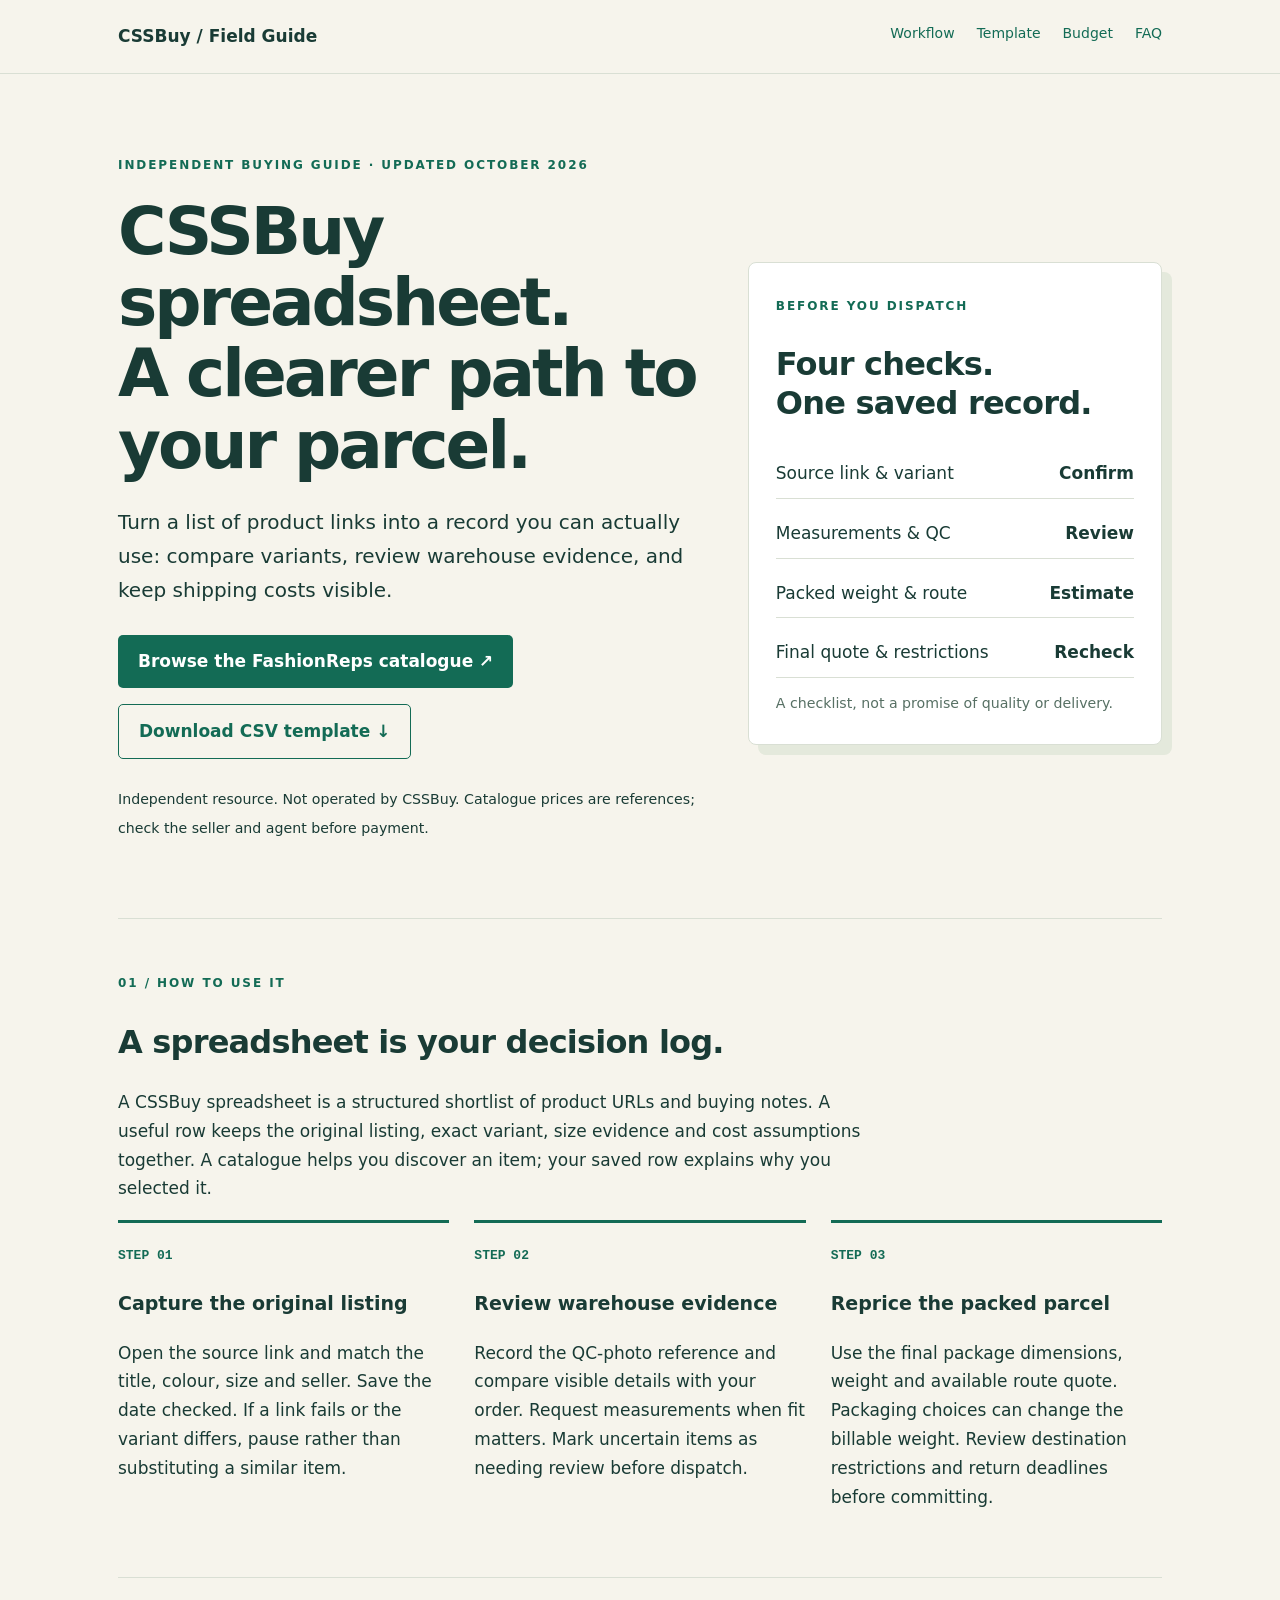
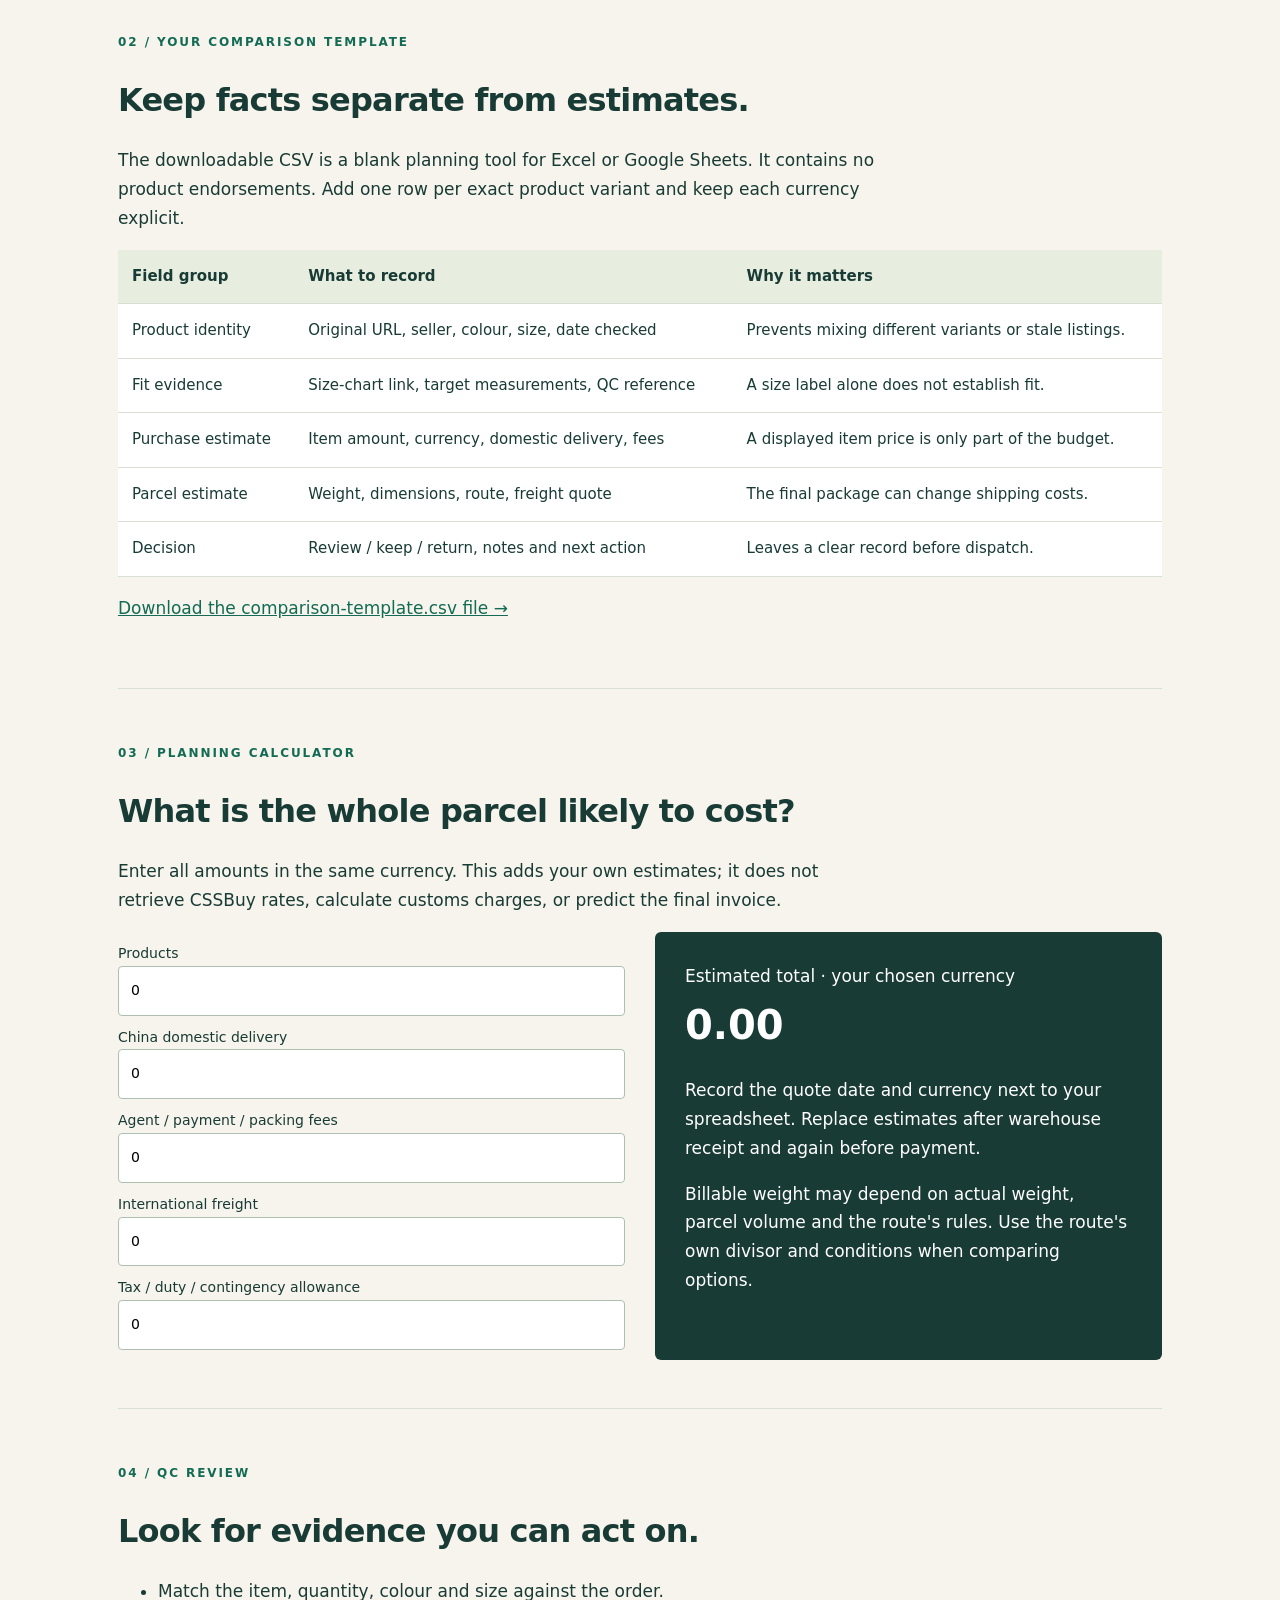
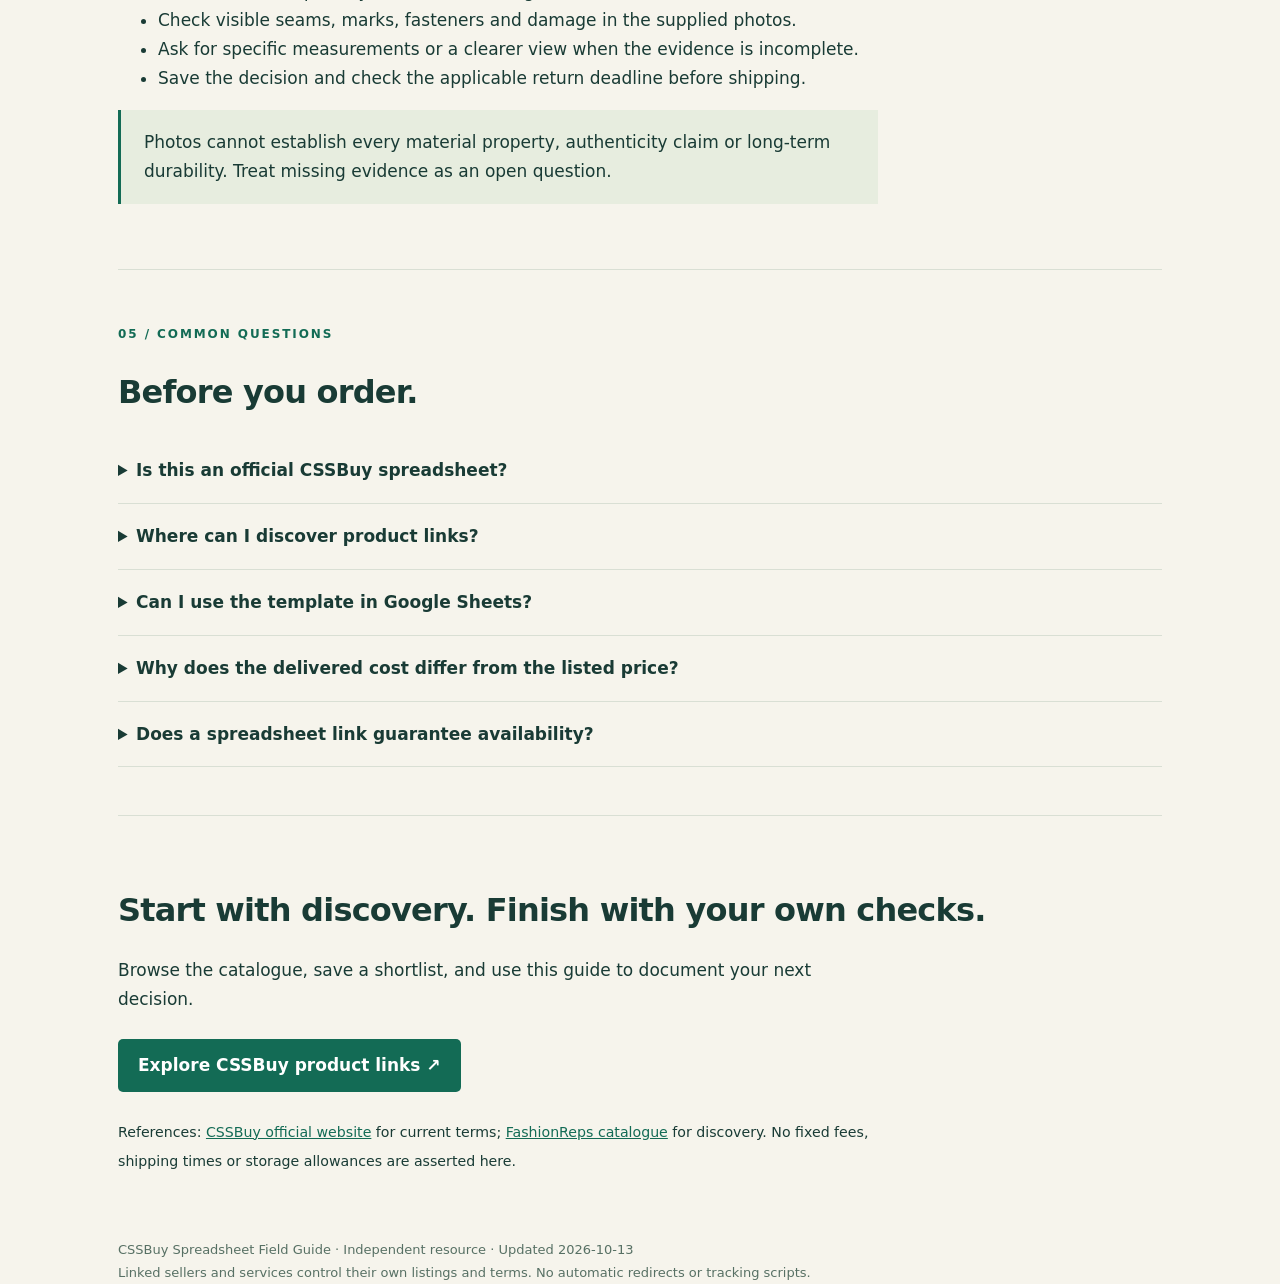
==== index.html @ ead7da7b "Publish CSSBuy guide with comparison template and budget calculator" ====
<!doctype html><html lang="en"><head><meta charset="utf-8"><meta name="viewport" content="width=device-width,initial-scale=1"><title>CSSBuy Spreadsheet — Product Checks, QC & Parcel Budget Guide</title><meta name="description" content="Use a CSSBuy spreadsheet to compare product links, record warehouse QC, and plan a parcel budget. Includes a free CSV template and practical checklist."><link rel="canonical" href="https://cssbuysheet.github.io/CSSBuy-Spreadsheet/"><meta property="og:title" content="CSSBuy Spreadsheet: From Shortlist to Parcel"><meta property="og:description" content="A practical comparison template, QC checklist and parcel budget worksheet."><meta property="og:url" content="https://cssbuysheet.github.io/CSSBuy-Spreadsheet/"><meta property="og:type" content="website"><style>:root{--ink:#193b35;--green:#136b55;--paper:#f6f4ec;--line:#d9dfd4}*{box-sizing:border-box}body{margin:0;background:var(--paper);color:var(--ink);font:17px/1.7 system-ui,sans-serif}a{color:var(--green)}.wrap{max-width:1100px;margin:auto;padding:0 28px}header{border-bottom:1px solid var(--line)}nav{display:flex;justify-content:space-between;gap:20px;padding:22px 0;flex-wrap:wrap}nav a{text-decoration:none;font-size:14px}nav div{display:flex;gap:22px;flex-wrap:wrap}.hero{padding:75px 0 60px;display:grid;grid-template-columns:1.4fr 1fr;gap:50px;align-items:center}.eyebrow{text-transform:uppercase;font-size:12px;letter-spacing:.16em;color:var(--green);font-weight:700}h1{font-size:clamp(40px,5.5vw,66px);line-height:1.08;letter-spacing:-.045em;margin:18px 0 24px}h2{font-size:32px;line-height:1.2;letter-spacing:-.025em}h3{font-size:19px}p{max-width:760px}.lead{font-size:20px}.button{display:inline-block;padding:12px 20px;background:var(--green);color:white;text-decoration:none;border-radius:5px;margin:8px 10px 8px 0;font-weight:650}.secondary{background:transparent;color:var(--green);border:1px solid var(--green)}.sheet{background:white;border:1px solid var(--line);border-radius:8px;padding:27px;box-shadow:10px 10px 0 #e4e9dc}.sheet p{margin:10px 0;border-bottom:1px solid var(--line);padding:10px 0;display:flex;justify-content:space-between;gap:18px}.sheet small{color:#577064}.section{padding:48px 0;border-top:1px solid var(--line);scroll-margin-top:20px}.grid{display:grid;grid-template-columns:repeat(3,1fr);gap:25px}.step{border-top:3px solid var(--green);padding-top:16px}.number{font:700 13px monospace;color:var(--green)}table{border-collapse:collapse;width:100%;font-size:15px;background:white}td,th{text-align:left;padding:14px;border-bottom:1px solid var(--line);vertical-align:top}th{background:#e7eddf}.table-wrap{overflow:auto}.note{padding:18px 23px;background:#e7eddf;border-left:3px solid var(--green)}.budget{display:grid;grid-template-columns:1fr 1fr;gap:30px}label{display:block;margin:10px 0;font-size:14px}input{width:100%;padding:12px;border:1px solid #aebfb2;border-radius:4px;font:inherit}output{font-size:40px;display:block;font-weight:700}.total{background:#193b35;color:white;padding:30px;border-radius:6px}details{border-bottom:1px solid var(--line);padding:18px 0}summary{cursor:pointer;font-weight:650}footer{padding:35px 0;font-size:13px;color:#577064}@media(max-width:760px){.hero,.grid,.budget{grid-template-columns:1fr}.hero{padding:40px 0;gap:30px}.wrap{padding:0 20px}h2{font-size:27px}.section{padding:35px 0}} </style></head><body><header><div class="wrap"><nav><strong>CSSBuy / Field Guide</strong><div><a href="#workflow">Workflow</a><a href="#template">Template</a><a href="#budget">Budget</a><a href="#faq">FAQ</a></div></nav></div></header><main class="wrap"><section class="hero"><div><span class="eyebrow">Independent buying guide · Updated October 2026</span><h1>CSSBuy spreadsheet.<br>A clearer path to your parcel.</h1><p class="lead">Turn a list of product links into a record you can actually use: compare variants, review warehouse evidence, and keep shipping costs visible.</p><a class="button" href="https://fashion-reps.net/cssbuy-spreadsheet">Browse the FashionReps catalogue ↗</a><a class="button secondary" href="comparison-template.csv" download>Download CSV template ↓</a><p><small>Independent resource. Not operated by CSSBuy. Catalogue prices are references; check the seller and agent before payment.</small></p></div><aside class="sheet" aria-label="Example checklist"><span class="eyebrow">Before you dispatch</span><h2>Four checks.<br>One saved record.</h2><p><span>Source link & variant</span><strong>Confirm</strong></p><p><span>Measurements & QC</span><strong>Review</strong></p><p><span>Packed weight & route</span><strong>Estimate</strong></p><p><span>Final quote & restrictions</span><strong>Recheck</strong></p><small>A checklist, not a promise of quality or delivery.</small></aside></section><section class="section" id="workflow"><span class="eyebrow">01 / How to use it</span><h2>A spreadsheet is your decision log.</h2><p>A CSSBuy spreadsheet is a structured shortlist of product URLs and buying notes. A useful row keeps the original listing, exact variant, size evidence and cost assumptions together. A catalogue helps you discover an item; your saved row explains why you selected it.</p><div class="grid"><article class="step"><span class="number">STEP 01</span><h3>Capture the original listing</h3><p>Open the source link and match the title, colour, size and seller. Save the date checked. If a link fails or the variant differs, pause rather than substituting a similar item.</p></article><article class="step"><span class="number">STEP 02</span><h3>Review warehouse evidence</h3><p>Record the QC-photo reference and compare visible details with your order. Request measurements when fit matters. Mark uncertain items as needing review before dispatch.</p></article><article class="step"><span class="number">STEP 03</span><h3>Reprice the packed parcel</h3><p>Use the final package dimensions, weight and available route quote. Packaging choices can change the billable weight. Review destination restrictions and return deadlines before committing.</p></article></div></section><section class="section" id="template"><span class="eyebrow">02 / Your comparison template</span><h2>Keep facts separate from estimates.</h2><p>The downloadable CSV is a blank planning tool for Excel or Google Sheets. It contains no product endorsements. Add one row per exact product variant and keep each currency explicit.</p><div class="table-wrap"><table><thead><tr><th>Field group</th><th>What to record</th><th>Why it matters</th></tr></thead><tbody><tr><td>Product identity</td><td>Original URL, seller, colour, size, date checked</td><td>Prevents mixing different variants or stale listings.</td></tr><tr><td>Fit evidence</td><td>Size-chart link, target measurements, QC reference</td><td>A size label alone does not establish fit.</td></tr><tr><td>Purchase estimate</td><td>Item amount, currency, domestic delivery, fees</td><td>A displayed item price is only part of the budget.</td></tr><tr><td>Parcel estimate</td><td>Weight, dimensions, route, freight quote</td><td>The final package can change shipping costs.</td></tr><tr><td>Decision</td><td>Review / keep / return, notes and next action</td><td>Leaves a clear record before dispatch.</td></tr></tbody></table></div><p><a href="comparison-template.csv" download>Download the comparison-template.csv file →</a></p></section><section class="section" id="budget"><span class="eyebrow">03 / Planning calculator</span><h2>What is the whole parcel likely to cost?</h2><p>Enter all amounts in the same currency. This adds your own estimates; it does not retrieve CSSBuy rates, calculate customs charges, or predict the final invoice.</p><div class="budget"><form id="costs"><label>Products<input name="products" type="number" min="0" step="0.01" value="0"></label><label>China domestic delivery<input name="domestic" type="number" min="0" step="0.01" value="0"></label><label>Agent / payment / packing fees<input name="fees" type="number" min="0" step="0.01" value="0"></label><label>International freight<input name="freight" type="number" min="0" step="0.01" value="0"></label><label>Tax / duty / contingency allowance<input name="extra" type="number" min="0" step="0.01" value="0"></label></form><div class="total"><span>Estimated total · your chosen currency</span><output id="total" aria-live="polite">0.00</output><p>Record the quote date and currency next to your spreadsheet. Replace estimates after warehouse receipt and again before payment.</p><p>Billable weight may depend on actual weight, parcel volume and the route's rules. Use the route's own divisor and conditions when comparing options.</p></div></div></section><section class="section"><span class="eyebrow">04 / QC review</span><h2>Look for evidence you can act on.</h2><ul><li>Match the item, quantity, colour and size against the order.</li><li>Check visible seams, marks, fasteners and damage in the supplied photos.</li><li>Ask for specific measurements or a clearer view when the evidence is incomplete.</li><li>Save the decision and check the applicable return deadline before shipping.</li></ul><p class="note">Photos cannot establish every material property, authenticity claim or long-term durability. Treat missing evidence as an open question.</p></section><section class="section" id="faq"><span class="eyebrow">05 / Common questions</span><h2>Before you order.</h2><details><summary>Is this an official CSSBuy spreadsheet?</summary><p>No. This is an independent practical guide. Confirm current service terms directly with CSSBuy.</p></details><details><summary>Where can I discover product links?</summary><p>The <a href="https://fashion-reps.net/cssbuy-spreadsheet">FashionReps CSSBuy catalogue</a> provides a starting point for browsing. Open and verify the original listing, variant and current price before purchasing. A catalogue entry is not a quality guarantee.</p></details><details><summary>Can I use the template in Google Sheets?</summary><p>Yes. Download the CSV and import it into a new sheet. Keep URLs as text, label currencies, and add your own formulas if needed.</p></details><details><summary>Why does the delivered cost differ from the listed price?</summary><p>Domestic delivery, agent or payment fees, packing, international freight and destination charges may be separate. The calculator only totals the values you supply.</p></details><details><summary>Does a spreadsheet link guarantee availability?</summary><p>No. Sellers can change variants, prices and inventory. Recheck the exact source listing and ask the agent about unsupported links before paying.</p></details></section><section class="section"><h2>Start with discovery. Finish with your own checks.</h2><p>Browse the catalogue, save a shortlist, and use this guide to document your next decision.</p><a class="button" href="https://fashion-reps.net/cssbuy-spreadsheet">Explore CSSBuy product links ↗</a><p><small>References: <a href="https://www.cssbuy.com/">CSSBuy official website</a> for current terms; <a href="https://fashion-reps.net/cssbuy-spreadsheet">FashionReps catalogue</a> for discovery. No fixed fees, shipping times or storage allowances are asserted here.</small></p></section></main><footer class="wrap">CSSBuy Spreadsheet Field Guide · Independent resource · Updated 2026-10-13<br>Linked sellers and services control their own listings and terms. No automatic redirects or tracking scripts.</footer><script>const f=document.querySelector('#costs');function sum(){document.querySelector('#total').textContent=[...f.querySelectorAll('input')].reduce((a,e)=>a+Math.max(0,Number(e.value)||0),0).toFixed(2)}f.addEventListener('input',sum);f.addEventListener('submit',e=>e.preventDefault());sum();</script></body></html>
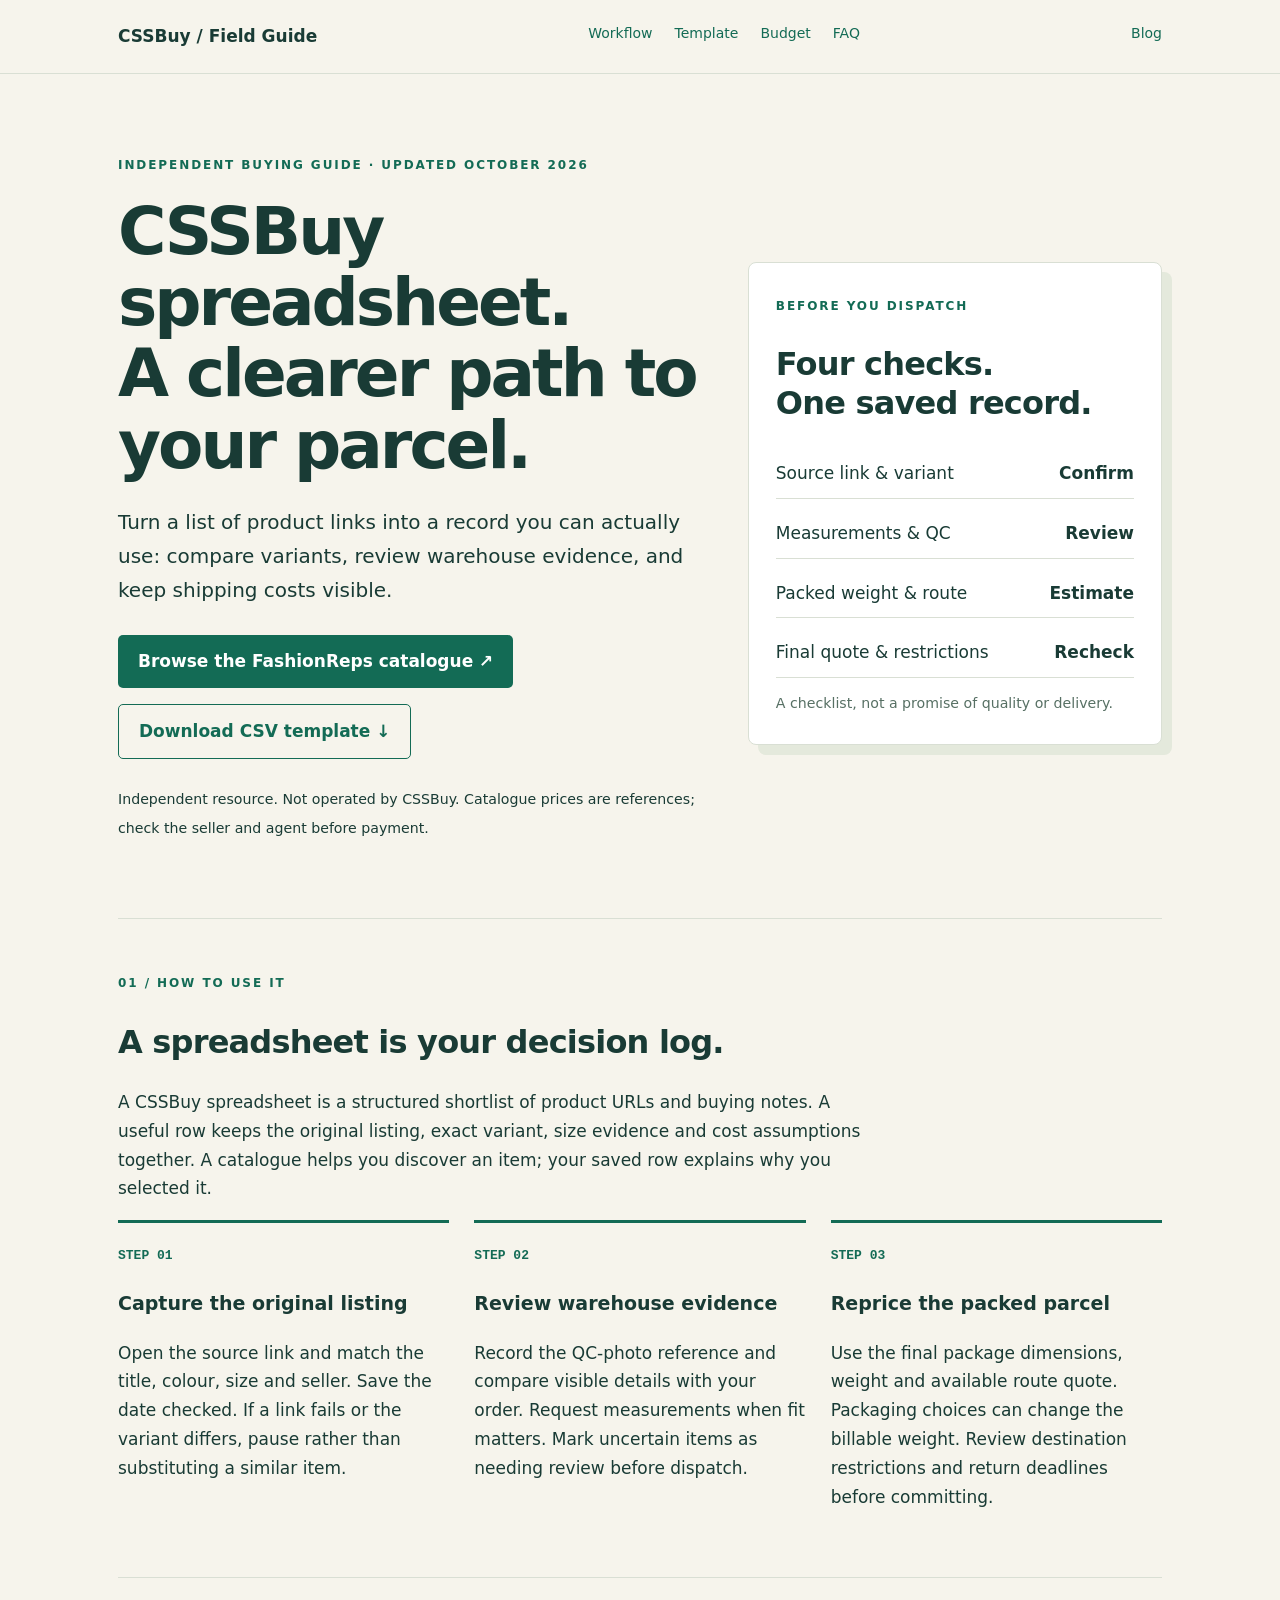
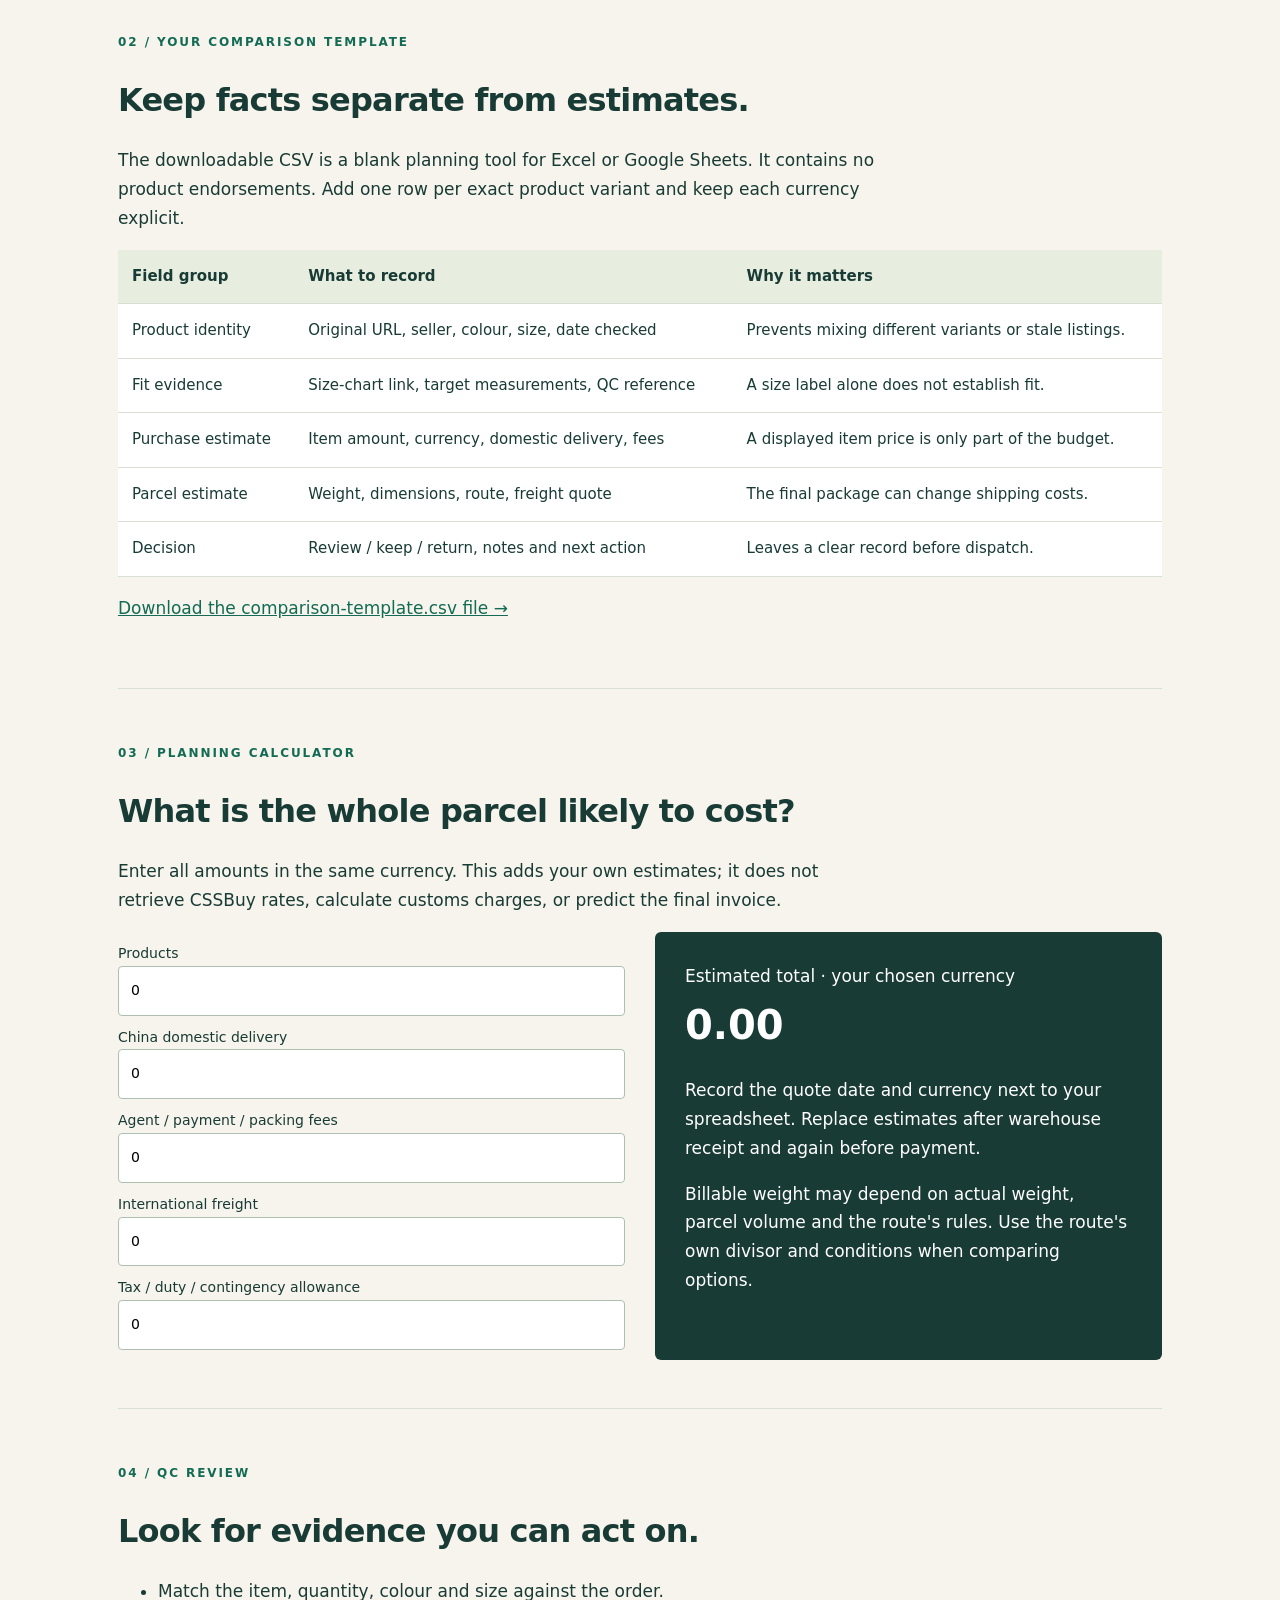
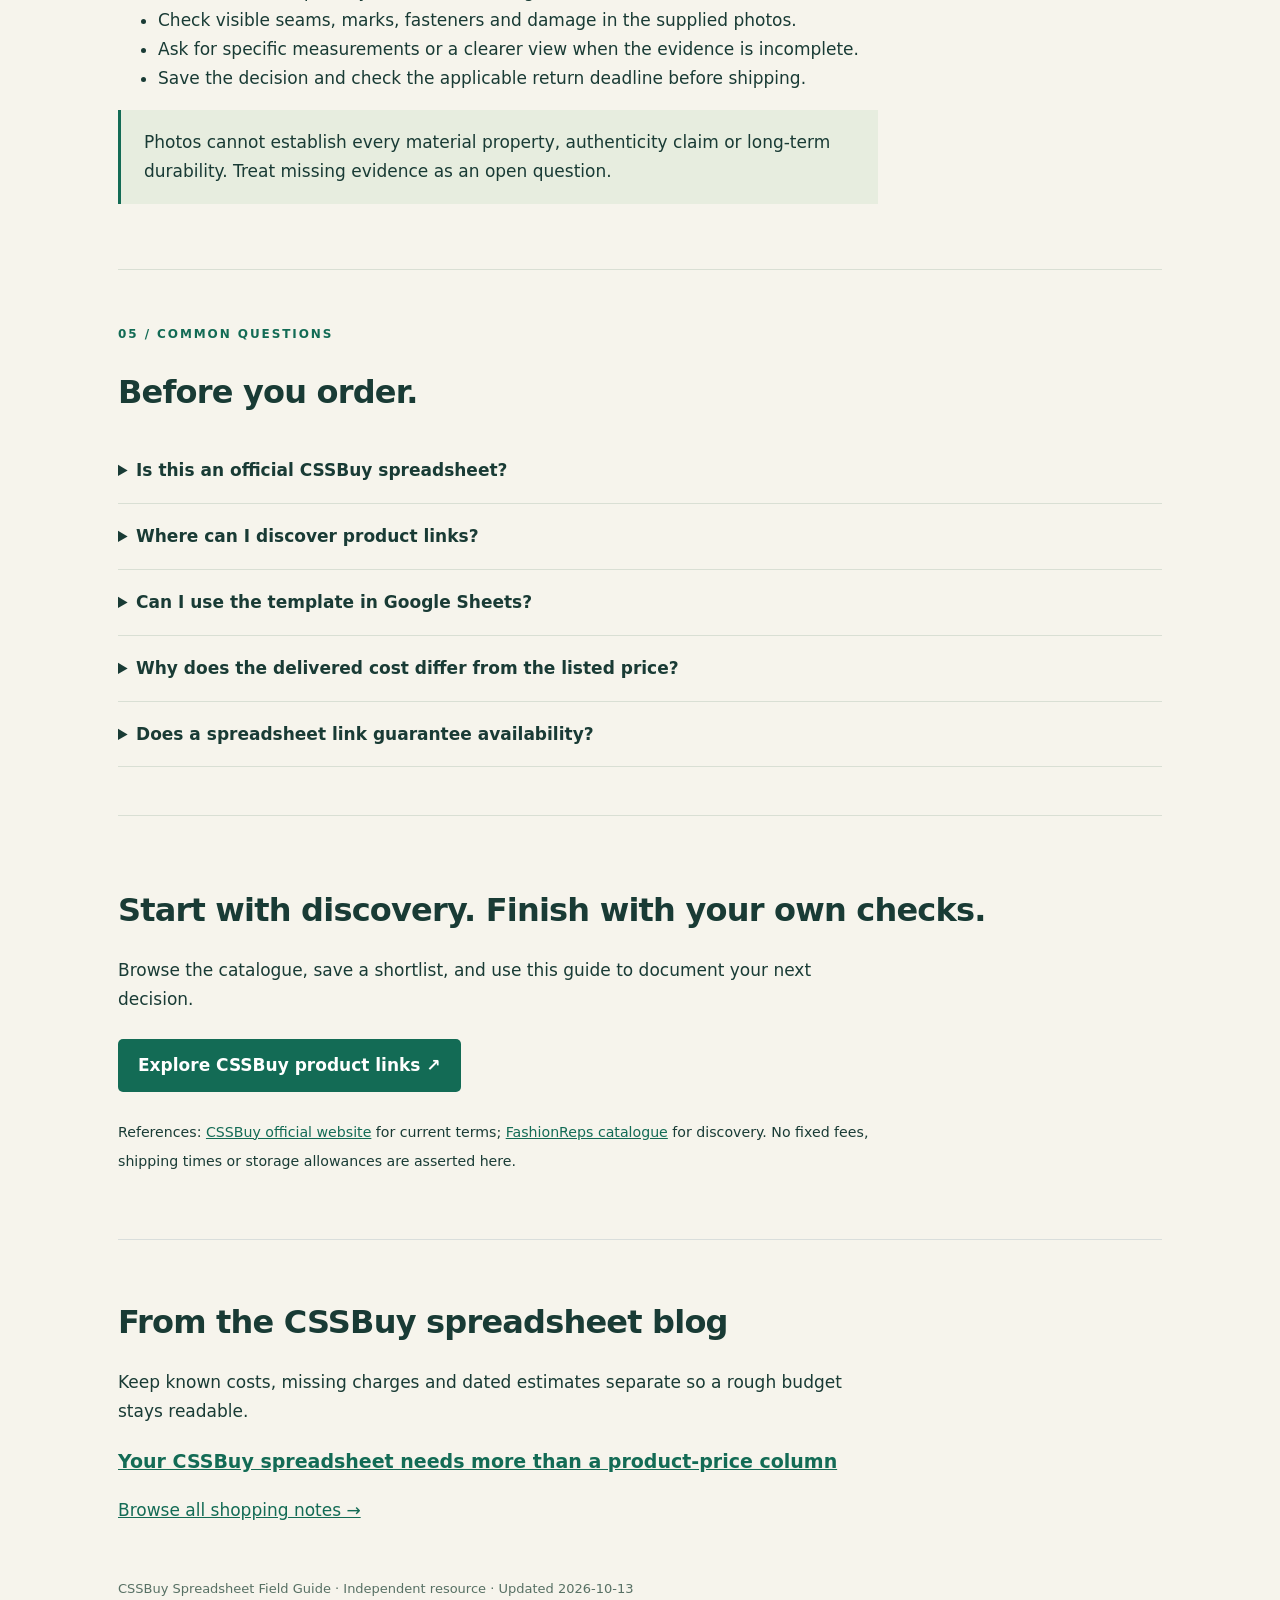
==== commit 303f20e0: "Add blog section and first shopping notes article" ====
--- a/index.html
+++ b/index.html
@@ -1 +1 @@
-<!doctype html><html lang="en"><head><meta charset="utf-8"><meta name="viewport" content="width=device-width,initial-scale=1"><title>CSSBuy Spreadsheet — Product Checks, QC & Parcel Budget Guide</title><meta name="description" content="Use a CSSBuy spreadsheet to compare product links, record warehouse QC, and plan a parcel budget. Includes a free CSV template and practical checklist."><link rel="canonical" href="https://cssbuysheet.github.io/CSSBuy-Spreadsheet/"><meta property="og:title" content="CSSBuy Spreadsheet: From Shortlist to Parcel"><meta property="og:description" content="A practical comparison template, QC checklist and parcel budget worksheet."><meta property="og:url" content="https://cssbuysheet.github.io/CSSBuy-Spreadsheet/"><meta property="og:type" content="website"><style>:root{--ink:#193b35;--green:#136b55;--paper:#f6f4ec;--line:#d9dfd4}*{box-sizing:border-box}body{margin:0;background:var(--paper);color:var(--ink);font:17px/1.7 system-ui,sans-serif}a{color:var(--green)}.wrap{max-width:1100px;margin:auto;padding:0 28px}header{border-bottom:1px solid var(--line)}nav{display:flex;justify-content:space-between;gap:20px;padding:22px 0;flex-wrap:wrap}nav a{text-decoration:none;font-size:14px}nav div{display:flex;gap:22px;flex-wrap:wrap}.hero{padding:75px 0 60px;display:grid;grid-template-columns:1.4fr 1fr;gap:50px;align-items:center}.eyebrow{text-transform:uppercase;font-size:12px;letter-spacing:.16em;color:var(--green);font-weight:700}h1{font-size:clamp(40px,5.5vw,66px);line-height:1.08;letter-spacing:-.045em;margin:18px 0 24px}h2{font-size:32px;line-height:1.2;letter-spacing:-.025em}h3{font-size:19px}p{max-width:760px}.lead{font-size:20px}.button{display:inline-block;padding:12px 20px;background:var(--green);color:white;text-decoration:none;border-radius:5px;margin:8px 10px 8px 0;font-weight:650}.secondary{background:transparent;color:var(--green);border:1px solid var(--green)}.sheet{background:white;border:1px solid var(--line);border-radius:8px;padding:27px;box-shadow:10px 10px 0 #e4e9dc}.sheet p{margin:10px 0;border-bottom:1px solid var(--line);padding:10px 0;display:flex;justify-content:space-between;gap:18px}.sheet small{color:#577064}.section{padding:48px 0;border-top:1px solid var(--line);scroll-margin-top:20px}.grid{display:grid;grid-template-columns:repeat(3,1fr);gap:25px}.step{border-top:3px solid var(--green);padding-top:16px}.number{font:700 13px monospace;color:var(--green)}table{border-collapse:collapse;width:100%;font-size:15px;background:white}td,th{text-align:left;padding:14px;border-bottom:1px solid var(--line);vertical-align:top}th{background:#e7eddf}.table-wrap{overflow:auto}.note{padding:18px 23px;background:#e7eddf;border-left:3px solid var(--green)}.budget{display:grid;grid-template-columns:1fr 1fr;gap:30px}label{display:block;margin:10px 0;font-size:14px}input{width:100%;padding:12px;border:1px solid #aebfb2;border-radius:4px;font:inherit}output{font-size:40px;display:block;font-weight:700}.total{background:#193b35;color:white;padding:30px;border-radius:6px}details{border-bottom:1px solid var(--line);padding:18px 0}summary{cursor:pointer;font-weight:650}footer{padding:35px 0;font-size:13px;color:#577064}@media(max-width:760px){.hero,.grid,.budget{grid-template-columns:1fr}.hero{padding:40px 0;gap:30px}.wrap{padding:0 20px}h2{font-size:27px}.section{padding:35px 0}} </style></head><body><header><div class="wrap"><nav><strong>CSSBuy / Field Guide</strong><div><a href="#workflow">Workflow</a><a href="#template">Template</a><a href="#budget">Budget</a><a href="#faq">FAQ</a></div></nav></div></header><main class="wrap"><section class="hero"><div><span class="eyebrow">Independent buying guide · Updated October 2026</span><h1>CSSBuy spreadsheet.<br>A clearer path to your parcel.</h1><p class="lead">Turn a list of product links into a record you can actually use: compare variants, review warehouse evidence, and keep shipping costs visible.</p><a class="button" href="https://fashion-reps.net/cssbuy-spreadsheet">Browse the FashionReps catalogue ↗</a><a class="button secondary" href="comparison-template.csv" download>Download CSV template ↓</a><p><small>Independent resource. Not operated by CSSBuy. Catalogue prices are references; check the seller and agent before payment.</small></p></div><aside class="sheet" aria-label="Example checklist"><span class="eyebrow">Before you dispatch</span><h2>Four checks.<br>One saved record.</h2><p><span>Source link & variant</span><strong>Confirm</strong></p><p><span>Measurements & QC</span><strong>Review</strong></p><p><span>Packed weight & route</span><strong>Estimate</strong></p><p><span>Final quote & restrictions</span><strong>Recheck</strong></p><small>A checklist, not a promise of quality or delivery.</small></aside></section><section class="section" id="workflow"><span class="eyebrow">01 / How to use it</span><h2>A spreadsheet is your decision log.</h2><p>A CSSBuy spreadsheet is a structured shortlist of product URLs and buying notes. A useful row keeps the original listing, exact variant, size evidence and cost assumptions together. A catalogue helps you discover an item; your saved row explains why you selected it.</p><div class="grid"><article class="step"><span class="number">STEP 01</span><h3>Capture the original listing</h3><p>Open the source link and match the title, colour, size and seller. Save the date checked. If a link fails or the variant differs, pause rather than substituting a similar item.</p></article><article class="step"><span class="number">STEP 02</span><h3>Review warehouse evidence</h3><p>Record the QC-photo reference and compare visible details with your order. Request measurements when fit matters. Mark uncertain items as needing review before dispatch.</p></article><article class="step"><span class="number">STEP 03</span><h3>Reprice the packed parcel</h3><p>Use the final package dimensions, weight and available route quote. Packaging choices can change the billable weight. Review destination restrictions and return deadlines before committing.</p></article></div></section><section class="section" id="template"><span class="eyebrow">02 / Your comparison template</span><h2>Keep facts separate from estimates.</h2><p>The downloadable CSV is a blank planning tool for Excel or Google Sheets. It contains no product endorsements. Add one row per exact product variant and keep each currency explicit.</p><div class="table-wrap"><table><thead><tr><th>Field group</th><th>What to record</th><th>Why it matters</th></tr></thead><tbody><tr><td>Product identity</td><td>Original URL, seller, colour, size, date checked</td><td>Prevents mixing different variants or stale listings.</td></tr><tr><td>Fit evidence</td><td>Size-chart link, target measurements, QC reference</td><td>A size label alone does not establish fit.</td></tr><tr><td>Purchase estimate</td><td>Item amount, currency, domestic delivery, fees</td><td>A displayed item price is only part of the budget.</td></tr><tr><td>Parcel estimate</td><td>Weight, dimensions, route, freight quote</td><td>The final package can change shipping costs.</td></tr><tr><td>Decision</td><td>Review / keep / return, notes and next action</td><td>Leaves a clear record before dispatch.</td></tr></tbody></table></div><p><a href="comparison-template.csv" download>Download the comparison-template.csv file →</a></p></section><section class="section" id="budget"><span class="eyebrow">03 / Planning calculator</span><h2>What is the whole parcel likely to cost?</h2><p>Enter all amounts in the same currency. This adds your own estimates; it does not retrieve CSSBuy rates, calculate customs charges, or predict the final invoice.</p><div class="budget"><form id="costs"><label>Products<input name="products" type="number" min="0" step="0.01" value="0"></label><label>China domestic delivery<input name="domestic" type="number" min="0" step="0.01" value="0"></label><label>Agent / payment / packing fees<input name="fees" type="number" min="0" step="0.01" value="0"></label><label>International freight<input name="freight" type="number" min="0" step="0.01" value="0"></label><label>Tax / duty / contingency allowance<input name="extra" type="number" min="0" step="0.01" value="0"></label></form><div class="total"><span>Estimated total · your chosen currency</span><output id="total" aria-live="polite">0.00</output><p>Record the quote date and currency next to your spreadsheet. Replace estimates after warehouse receipt and again before payment.</p><p>Billable weight may depend on actual weight, parcel volume and the route's rules. Use the route's own divisor and conditions when comparing options.</p></div></div></section><section class="section"><span class="eyebrow">04 / QC review</span><h2>Look for evidence you can act on.</h2><ul><li>Match the item, quantity, colour and size against the order.</li><li>Check visible seams, marks, fasteners and damage in the supplied photos.</li><li>Ask for specific measurements or a clearer view when the evidence is incomplete.</li><li>Save the decision and check the applicable return deadline before shipping.</li></ul><p class="note">Photos cannot establish every material property, authenticity claim or long-term durability. Treat missing evidence as an open question.</p></section><section class="section" id="faq"><span class="eyebrow">05 / Common questions</span><h2>Before you order.</h2><details><summary>Is this an official CSSBuy spreadsheet?</summary><p>No. This is an independent practical guide. Confirm current service terms directly with CSSBuy.</p></details><details><summary>Where can I discover product links?</summary><p>The <a href="https://fashion-reps.net/cssbuy-spreadsheet">FashionReps CSSBuy catalogue</a> provides a starting point for browsing. Open and verify the original listing, variant and current price before purchasing. A catalogue entry is not a quality guarantee.</p></details><details><summary>Can I use the template in Google Sheets?</summary><p>Yes. Download the CSV and import it into a new sheet. Keep URLs as text, label currencies, and add your own formulas if needed.</p></details><details><summary>Why does the delivered cost differ from the listed price?</summary><p>Domestic delivery, agent or payment fees, packing, international freight and destination charges may be separate. The calculator only totals the values you supply.</p></details><details><summary>Does a spreadsheet link guarantee availability?</summary><p>No. Sellers can change variants, prices and inventory. Recheck the exact source listing and ask the agent about unsupported links before paying.</p></details></section><section class="section"><h2>Start with discovery. Finish with your own checks.</h2><p>Browse the catalogue, save a shortlist, and use this guide to document your next decision.</p><a class="button" href="https://fashion-reps.net/cssbuy-spreadsheet">Explore CSSBuy product links ↗</a><p><small>References: <a href="https://www.cssbuy.com/">CSSBuy official website</a> for current terms; <a href="https://fashion-reps.net/cssbuy-spreadsheet">FashionReps catalogue</a> for discovery. No fixed fees, shipping times or storage allowances are asserted here.</small></p></section></main><footer class="wrap">CSSBuy Spreadsheet Field Guide · Independent resource · Updated 2026-10-13<br>Linked sellers and services control their own listings and terms. No automatic redirects or tracking scripts.</footer><script>const f=document.querySelector('#costs');function sum(){document.querySelector('#total').textContent=[...f.querySelectorAll('input')].reduce((a,e)=>a+Math.max(0,Number(e.value)||0),0).toFixed(2)}f.addEventListener('input',sum);f.addEventListener('submit',e=>e.preventDefault());sum();</script></body></html>+<!doctype html><html lang="en"><head><meta charset="utf-8"><meta name="viewport" content="width=device-width,initial-scale=1"><title>CSSBuy Spreadsheet — Product Checks, QC & Parcel Budget Guide</title><meta name="description" content="Use a CSSBuy spreadsheet to compare product links, record warehouse QC, and plan a parcel budget. Includes a free CSV template and practical checklist."><link rel="canonical" href="https://cssbuysheet.github.io/CSSBuy-Spreadsheet/"><meta property="og:title" content="CSSBuy Spreadsheet: From Shortlist to Parcel"><meta property="og:description" content="A practical comparison template, QC checklist and parcel budget worksheet."><meta property="og:url" content="https://cssbuysheet.github.io/CSSBuy-Spreadsheet/"><meta property="og:type" content="website"><style>:root{--ink:#193b35;--green:#136b55;--paper:#f6f4ec;--line:#d9dfd4}*{box-sizing:border-box}body{margin:0;background:var(--paper);color:var(--ink);font:17px/1.7 system-ui,sans-serif}a{color:var(--green)}.wrap{max-width:1100px;margin:auto;padding:0 28px}header{border-bottom:1px solid var(--line)}nav{display:flex;justify-content:space-between;gap:20px;padding:22px 0;flex-wrap:wrap}nav a{text-decoration:none;font-size:14px}nav div{display:flex;gap:22px;flex-wrap:wrap}.hero{padding:75px 0 60px;display:grid;grid-template-columns:1.4fr 1fr;gap:50px;align-items:center}.eyebrow{text-transform:uppercase;font-size:12px;letter-spacing:.16em;color:var(--green);font-weight:700}h1{font-size:clamp(40px,5.5vw,66px);line-height:1.08;letter-spacing:-.045em;margin:18px 0 24px}h2{font-size:32px;line-height:1.2;letter-spacing:-.025em}h3{font-size:19px}p{max-width:760px}.lead{font-size:20px}.button{display:inline-block;padding:12px 20px;background:var(--green);color:white;text-decoration:none;border-radius:5px;margin:8px 10px 8px 0;font-weight:650}.secondary{background:transparent;color:var(--green);border:1px solid var(--green)}.sheet{background:white;border:1px solid var(--line);border-radius:8px;padding:27px;box-shadow:10px 10px 0 #e4e9dc}.sheet p{margin:10px 0;border-bottom:1px solid var(--line);padding:10px 0;display:flex;justify-content:space-between;gap:18px}.sheet small{color:#577064}.section{padding:48px 0;border-top:1px solid var(--line);scroll-margin-top:20px}.grid{display:grid;grid-template-columns:repeat(3,1fr);gap:25px}.step{border-top:3px solid var(--green);padding-top:16px}.number{font:700 13px monospace;color:var(--green)}table{border-collapse:collapse;width:100%;font-size:15px;background:white}td,th{text-align:left;padding:14px;border-bottom:1px solid var(--line);vertical-align:top}th{background:#e7eddf}.table-wrap{overflow:auto}.note{padding:18px 23px;background:#e7eddf;border-left:3px solid var(--green)}.budget{display:grid;grid-template-columns:1fr 1fr;gap:30px}label{display:block;margin:10px 0;font-size:14px}input{width:100%;padding:12px;border:1px solid #aebfb2;border-radius:4px;font:inherit}output{font-size:40px;display:block;font-weight:700}.total{background:#193b35;color:white;padding:30px;border-radius:6px}details{border-bottom:1px solid var(--line);padding:18px 0}summary{cursor:pointer;font-weight:650}footer{padding:35px 0;font-size:13px;color:#577064}@media(max-width:760px){.hero,.grid,.budget{grid-template-columns:1fr}.hero{padding:40px 0;gap:30px}.wrap{padding:0 20px}h2{font-size:27px}.section{padding:35px 0}} </style></head><body><header><div class="wrap"><nav><strong>CSSBuy / Field Guide</strong><div><a href="#workflow">Workflow</a><a href="#template">Template</a><a href="#budget">Budget</a><a href="#faq">FAQ</a></div><a href="blog.html">Blog</a></nav></div></header><main class="wrap"><section class="hero"><div><span class="eyebrow">Independent buying guide · Updated October 2026</span><h1>CSSBuy spreadsheet.<br>A clearer path to your parcel.</h1><p class="lead">Turn a list of product links into a record you can actually use: compare variants, review warehouse evidence, and keep shipping costs visible.</p><a class="button" href="https://fashion-reps.net/cssbuy-spreadsheet">Browse the FashionReps catalogue ↗</a><a class="button secondary" href="comparison-template.csv" download>Download CSV template ↓</a><p><small>Independent resource. Not operated by CSSBuy. Catalogue prices are references; check the seller and agent before payment.</small></p></div><aside class="sheet" aria-label="Example checklist"><span class="eyebrow">Before you dispatch</span><h2>Four checks.<br>One saved record.</h2><p><span>Source link & variant</span><strong>Confirm</strong></p><p><span>Measurements & QC</span><strong>Review</strong></p><p><span>Packed weight & route</span><strong>Estimate</strong></p><p><span>Final quote & restrictions</span><strong>Recheck</strong></p><small>A checklist, not a promise of quality or delivery.</small></aside></section><section class="section" id="workflow"><span class="eyebrow">01 / How to use it</span><h2>A spreadsheet is your decision log.</h2><p>A CSSBuy spreadsheet is a structured shortlist of product URLs and buying notes. A useful row keeps the original listing, exact variant, size evidence and cost assumptions together. A catalogue helps you discover an item; your saved row explains why you selected it.</p><div class="grid"><article class="step"><span class="number">STEP 01</span><h3>Capture the original listing</h3><p>Open the source link and match the title, colour, size and seller. Save the date checked. If a link fails or the variant differs, pause rather than substituting a similar item.</p></article><article class="step"><span class="number">STEP 02</span><h3>Review warehouse evidence</h3><p>Record the QC-photo reference and compare visible details with your order. Request measurements when fit matters. Mark uncertain items as needing review before dispatch.</p></article><article class="step"><span class="number">STEP 03</span><h3>Reprice the packed parcel</h3><p>Use the final package dimensions, weight and available route quote. Packaging choices can change the billable weight. Review destination restrictions and return deadlines before committing.</p></article></div></section><section class="section" id="template"><span class="eyebrow">02 / Your comparison template</span><h2>Keep facts separate from estimates.</h2><p>The downloadable CSV is a blank planning tool for Excel or Google Sheets. It contains no product endorsements. Add one row per exact product variant and keep each currency explicit.</p><div class="table-wrap"><table><thead><tr><th>Field group</th><th>What to record</th><th>Why it matters</th></tr></thead><tbody><tr><td>Product identity</td><td>Original URL, seller, colour, size, date checked</td><td>Prevents mixing different variants or stale listings.</td></tr><tr><td>Fit evidence</td><td>Size-chart link, target measurements, QC reference</td><td>A size label alone does not establish fit.</td></tr><tr><td>Purchase estimate</td><td>Item amount, currency, domestic delivery, fees</td><td>A displayed item price is only part of the budget.</td></tr><tr><td>Parcel estimate</td><td>Weight, dimensions, route, freight quote</td><td>The final package can change shipping costs.</td></tr><tr><td>Decision</td><td>Review / keep / return, notes and next action</td><td>Leaves a clear record before dispatch.</td></tr></tbody></table></div><p><a href="comparison-template.csv" download>Download the comparison-template.csv file →</a></p></section><section class="section" id="budget"><span class="eyebrow">03 / Planning calculator</span><h2>What is the whole parcel likely to cost?</h2><p>Enter all amounts in the same currency. This adds your own estimates; it does not retrieve CSSBuy rates, calculate customs charges, or predict the final invoice.</p><div class="budget"><form id="costs"><label>Products<input name="products" type="number" min="0" step="0.01" value="0"></label><label>China domestic delivery<input name="domestic" type="number" min="0" step="0.01" value="0"></label><label>Agent / payment / packing fees<input name="fees" type="number" min="0" step="0.01" value="0"></label><label>International freight<input name="freight" type="number" min="0" step="0.01" value="0"></label><label>Tax / duty / contingency allowance<input name="extra" type="number" min="0" step="0.01" value="0"></label></form><div class="total"><span>Estimated total · your chosen currency</span><output id="total" aria-live="polite">0.00</output><p>Record the quote date and currency next to your spreadsheet. Replace estimates after warehouse receipt and again before payment.</p><p>Billable weight may depend on actual weight, parcel volume and the route's rules. Use the route's own divisor and conditions when comparing options.</p></div></div></section><section class="section"><span class="eyebrow">04 / QC review</span><h2>Look for evidence you can act on.</h2><ul><li>Match the item, quantity, colour and size against the order.</li><li>Check visible seams, marks, fasteners and damage in the supplied photos.</li><li>Ask for specific measurements or a clearer view when the evidence is incomplete.</li><li>Save the decision and check the applicable return deadline before shipping.</li></ul><p class="note">Photos cannot establish every material property, authenticity claim or long-term durability. Treat missing evidence as an open question.</p></section><section class="section" id="faq"><span class="eyebrow">05 / Common questions</span><h2>Before you order.</h2><details><summary>Is this an official CSSBuy spreadsheet?</summary><p>No. This is an independent practical guide. Confirm current service terms directly with CSSBuy.</p></details><details><summary>Where can I discover product links?</summary><p>The <a href="https://fashion-reps.net/cssbuy-spreadsheet">FashionReps CSSBuy catalogue</a> provides a starting point for browsing. Open and verify the original listing, variant and current price before purchasing. A catalogue entry is not a quality guarantee.</p></details><details><summary>Can I use the template in Google Sheets?</summary><p>Yes. Download the CSV and import it into a new sheet. Keep URLs as text, label currencies, and add your own formulas if needed.</p></details><details><summary>Why does the delivered cost differ from the listed price?</summary><p>Domestic delivery, agent or payment fees, packing, international freight and destination charges may be separate. The calculator only totals the values you supply.</p></details><details><summary>Does a spreadsheet link guarantee availability?</summary><p>No. Sellers can change variants, prices and inventory. Recheck the exact source listing and ask the agent about unsupported links before paying.</p></details></section><section class="section"><h2>Start with discovery. Finish with your own checks.</h2><p>Browse the catalogue, save a shortlist, and use this guide to document your next decision.</p><a class="button" href="https://fashion-reps.net/cssbuy-spreadsheet">Explore CSSBuy product links ↗</a><p><small>References: <a href="https://www.cssbuy.com/">CSSBuy official website</a> for current terms; <a href="https://fashion-reps.net/cssbuy-spreadsheet">FashionReps catalogue</a> for discovery. No fixed fees, shipping times or storage allowances are asserted here.</small></p></section><!-- fleet-blog:start --><section id="blog" style="padding:36px 0;border-top:1px solid #d9dedc"><h2>From the CSSBuy spreadsheet blog</h2><p>Keep known costs, missing charges and dated estimates separate so a rough budget stays readable.</p><h3><a href="blog-separate-product-price-from-parcel-budget.html">Your CSSBuy spreadsheet needs more than a product-price column</a></h3><p><a href="blog.html">Browse all shopping notes →</a></p></section><!-- fleet-blog:end --></main><footer class="wrap">CSSBuy Spreadsheet Field Guide · Independent resource · Updated 2026-10-13<br>Linked sellers and services control their own listings and terms. No automatic redirects or tracking scripts.</footer><script>const f=document.querySelector('#costs');function sum(){document.querySelector('#total').textContent=[...f.querySelectorAll('input')].reduce((a,e)=>a+Math.max(0,Number(e.value)||0),0).toFixed(2)}f.addEventListener('input',sum);f.addEventListener('submit',e=>e.preventDefault());sum();</script></body></html>
